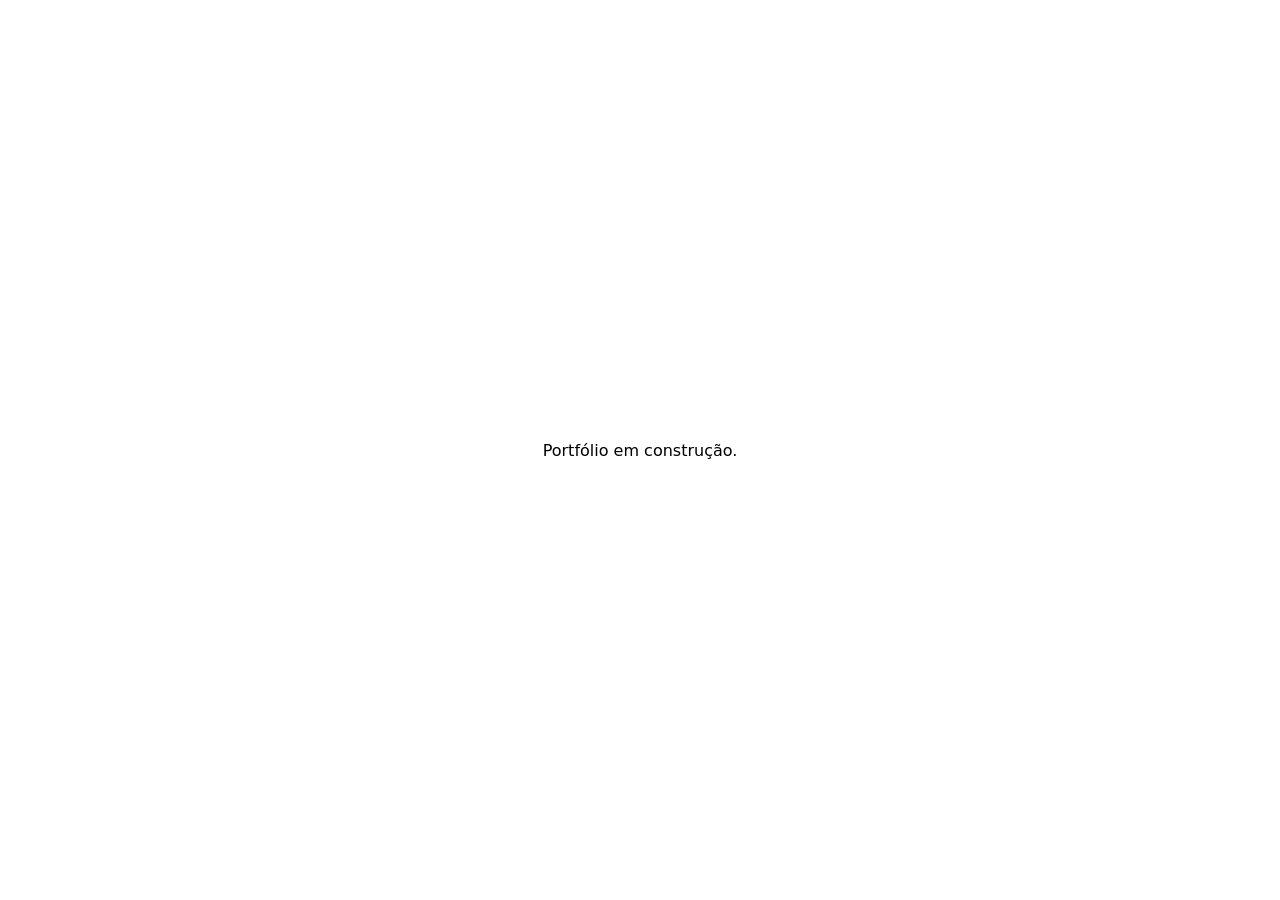
==== index.html @ 02fa22d3 "Estrutura inicial e publicação automática no GitHub Pages Co-Authored-By: Claude Opus 5.5 <noreply@a" ====
<!DOCTYPE html>
<html lang="pt-BR">
<head>
  <meta charset="UTF-8">
  <meta name="viewport" content="width=device-width, initial-scale=1.0">
  <title>Danilo Henriques — Portfólio</title>
  <style>body{font-family:system-ui,sans-serif;display:grid;place-items:center;min-height:100vh;margin:0}</style>
</head>
<body><p>Portfólio em construção.</p></body>
</html>
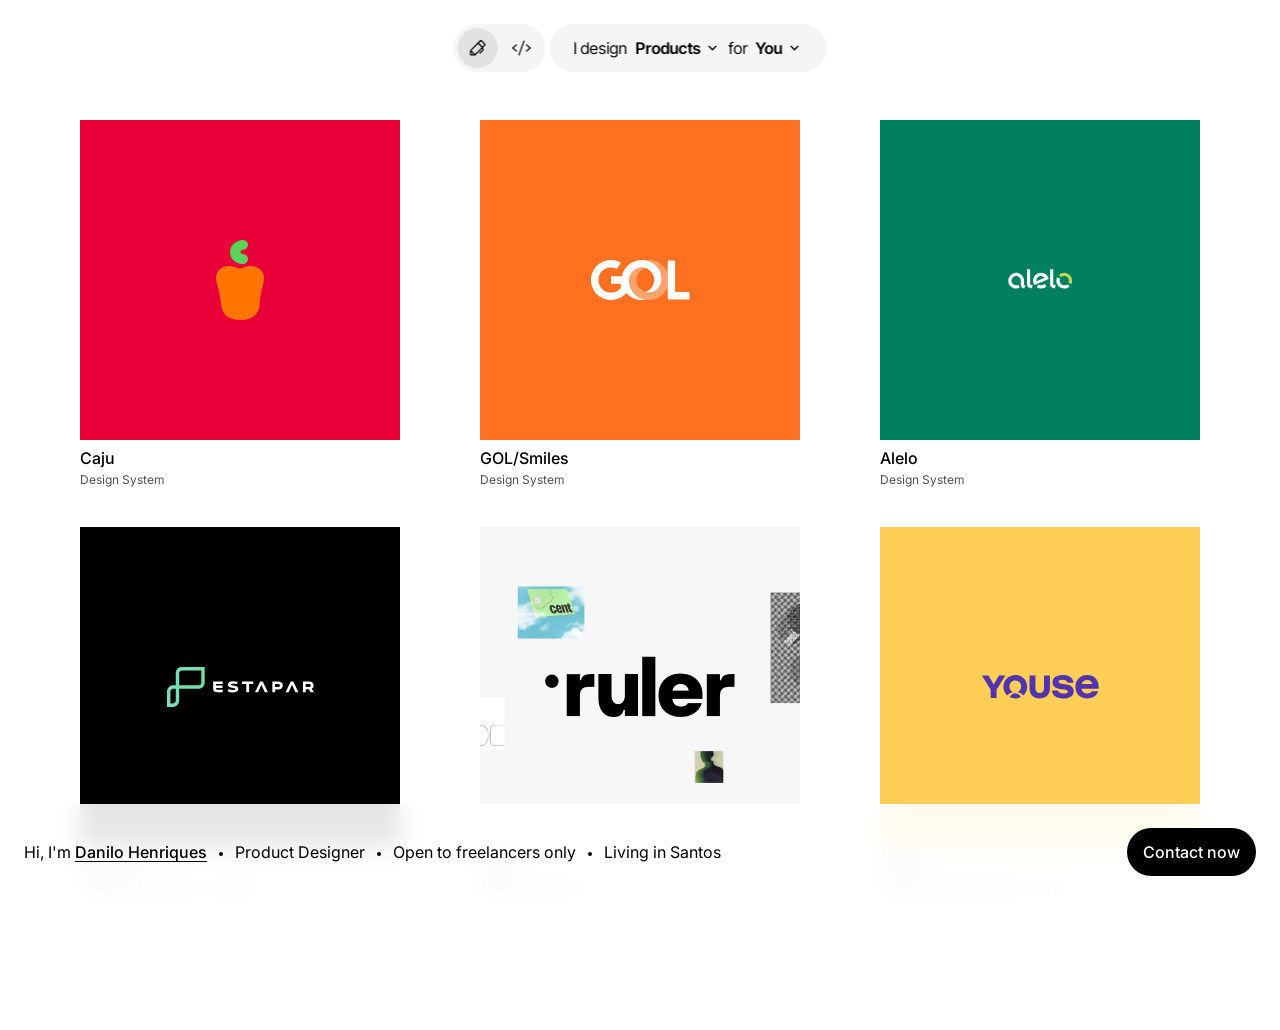
==== commit 13d3907f: "Portfólio a partir do Figma: home com modos design/develop, menus e página de projeto Co-Authored-By" ====
--- a/index.html
+++ b/index.html
@@ -1,10 +1,50 @@
 <!DOCTYPE html>
-<html lang="pt-BR">
+<html lang="en">
 <head>
   <meta charset="UTF-8">
   <meta name="viewport" content="width=device-width, initial-scale=1.0">
-  <title>Danilo Henriques — Portfólio</title>
-  <style>body{font-family:system-ui,sans-serif;display:grid;place-items:center;min-height:100vh;margin:0}</style>
+  <title>Danilo Henriques — Product Designer</title>
+  <meta name="description" content="Portfolio of Danilo Henriques, Product Designer living in Santos.">
+  <link rel="preconnect" href="https://fonts.googleapis.com">
+  <link rel="preconnect" href="https://fonts.gstatic.com" crossorigin>
+  <link href="https://fonts.googleapis.com/css2?family=Inter:wght@400;500&family=Inter+Tight:wght@400;600&display=swap" rel="stylesheet">
+  <link rel="stylesheet" href="css/style.css">
 </head>
-<body><p>Portfólio em construção.</p></body>
+<body data-page="home">
+  <header class="topbar">
+    <div class="mode-toggle" role="group" aria-label="Mode">
+      <button type="button" data-mode="design" aria-pressed="true" title="Design">
+        <img src="assets/img/icon-design.svg" width="20" height="20" alt="Design">
+      </button>
+      <button type="button" data-mode="develop" aria-pressed="false" title="Develop">
+        <img src="assets/img/icon-code.svg" width="20" height="20" alt="Develop">
+      </button>
+    </div>
+
+    <div class="pill">
+      <div class="sentence">
+        <span id="verb">I design</span>
+        <button type="button" class="sentence-trigger" id="category-trigger" aria-haspopup="listbox" aria-expanded="false">
+          <span class="label">Products</span>
+          <img class="chevron" src="assets/img/icon-chevron.svg" width="16" height="16" alt="">
+        </button>
+        <span>for</span>
+        <button type="button" class="sentence-trigger" id="audience-trigger" aria-haspopup="listbox" aria-expanded="false">
+          <span class="label">You</span>
+          <img class="chevron" src="assets/img/icon-chevron.svg" width="16" height="16" alt="">
+        </button>
+      </div>
+      <div class="pill-menu"><div><ul role="listbox"></ul></div></div>
+    </div>
+  </header>
+
+  <main class="home" data-mode="design">
+    <div class="grid" aria-live="polite"></div>
+  </main>
+
+  <footer class="footer"></footer>
+
+  <script src="js/data.js"></script>
+  <script src="js/app.js"></script>
+</body>
 </html>
--- a/css/style.css
+++ b/css/style.css
@@ -0,0 +1,403 @@
+/* ---------- Tokens (valores do Figma) ---------- */
+:root {
+  --black: #000;
+  --white: #fff;
+  --muted: #525252;
+  --fill-1: rgba(0, 0, 0, 0.04);
+  --fill-2: rgba(0, 0, 0, 0.08);
+  --placeholder: #f5f5f5;
+  --overlay: rgba(0, 0, 0, 0.32);
+  --radius-pill: 500px;
+  --font: "Inter", system-ui, -apple-system, sans-serif;
+  --font-tight: "Inter Tight", "Inter", system-ui, sans-serif;
+  --footer-h: 96px;
+  --ease: cubic-bezier(0.2, 0.8, 0.2, 1);
+}
+
+*,
+*::before,
+*::after { box-sizing: border-box; }
+
+html, body { margin: 0; }
+
+body {
+  font-family: var(--font);
+  font-size: 16px;
+  line-height: normal;
+  color: var(--black);
+  background: var(--white);
+  -webkit-font-smoothing: antialiased;
+}
+
+a { color: inherit; text-decoration: none; }
+button { font: inherit; color: inherit; background: none; border: 0; padding: 0; cursor: pointer; }
+img { display: block; }
+
+:focus-visible { outline: 2px solid var(--black); outline-offset: 2px; }
+
+/* ---------- Botões básicos ---------- */
+.btn-contact {
+  display: inline-flex;
+  align-items: center;
+  justify-content: center;
+  height: 48px;
+  padding: 0 16px;
+  border-radius: var(--radius-pill);
+  background: var(--black);
+  color: var(--white);
+  font-weight: 500;
+  white-space: nowrap;
+  transition: opacity 0.2s;
+}
+.btn-contact:hover { opacity: 0.85; }
+
+.chevron { width: 16px; height: 16px; flex: none; transition: transform 0.25s var(--ease); }
+[aria-expanded="true"] > .chevron { transform: rotate(180deg); }
+
+/* ---------- Overlay dos menus ---------- */
+.overlay {
+  position: fixed;
+  inset: 0;
+  background: var(--overlay);
+  opacity: 0;
+  pointer-events: none;
+  transition: opacity 0.25s var(--ease);
+  z-index: 40;
+}
+.overlay.is-visible { opacity: 1; pointer-events: auto; }
+
+/* ---------- Topo da home ---------- */
+.topbar {
+  position: fixed;
+  top: 24px;
+  left: 50%;
+  transform: translateX(-50%);
+  display: flex;
+  align-items: flex-start;
+  gap: 4px;
+  z-index: 50;
+}
+
+.mode-toggle {
+  display: flex;
+  gap: 4px;
+  padding: 4px;
+  border-radius: var(--radius-pill);
+  background: var(--fill-1);
+  backdrop-filter: blur(12px);
+  -webkit-backdrop-filter: blur(12px);
+}
+.mode-toggle button {
+  display: grid;
+  place-items: center;
+  width: 40px;
+  height: 40px;
+  border-radius: var(--radius-pill);
+  transition: background 0.2s;
+}
+.mode-toggle button:hover { background: var(--fill-1); }
+.mode-toggle button[aria-pressed="true"] { background: var(--fill-2); }
+.mode-toggle img { width: 20px; height: 20px; }
+
+/* Pílula com a frase "I design ___ for ___" e os menus */
+.pill {
+  position: relative;
+  min-height: 48px;
+  border-radius: 24px;
+  background: var(--fill-1);
+  backdrop-filter: blur(12px);
+  -webkit-backdrop-filter: blur(12px);
+  transition: background 0.25s var(--ease);
+}
+.pill.is-open { background: var(--white); }
+
+.sentence {
+  display: flex;
+  align-items: center;
+  gap: 8px;
+  height: 48px;
+  padding: 0 24px;
+  font-family: var(--font-tight);
+  white-space: nowrap;
+}
+.sentence-trigger {
+  display: inline-flex;
+  align-items: center;
+  gap: 4px;
+  font-family: var(--font-tight);
+  font-weight: 600;
+}
+
+.pill-menu {
+  display: grid;
+  grid-template-rows: 0fr;
+  transition: grid-template-rows 0.3s var(--ease);
+}
+.pill.is-open .pill-menu { grid-template-rows: 1fr; }
+.pill-menu > div { overflow: hidden; }
+
+.pill-menu ul {
+  list-style: none;
+  margin: 0;
+  padding: 4px 8px 8px;
+  border-top: 1px solid var(--fill-2);
+}
+.pill-menu li button {
+  display: flex;
+  align-items: center;
+  justify-content: space-between;
+  width: 100%;
+  padding: 12px 16px;
+  border-radius: 16px;
+  font-family: var(--font-tight);
+  text-align: left;
+  transition: background 0.15s;
+}
+.pill-menu li button:hover { background: var(--fill-1); }
+.pill-menu li button[aria-selected="true"] { font-weight: 600; }
+.pill-menu li button[aria-selected="true"]::after {
+  content: "";
+  width: 6px;
+  height: 6px;
+  border-radius: 50%;
+  background: var(--black);
+}
+
+/* ---------- Grade de projetos ---------- */
+.home {
+  min-height: 100vh;
+  display: flex;
+  justify-content: center;
+  padding: 120px 80px calc(var(--footer-h) + 40px);
+}
+.home[data-mode="develop"] { align-items: center; }
+
+.grid {
+  display: grid;
+  grid-template-columns: repeat(3, minmax(0, 320px));
+  justify-content: space-between;
+  column-gap: 40px;
+  row-gap: 40px;
+  width: 100%;
+  max-width: 1280px;
+  align-content: start;
+}
+
+.card { display: flex; flex-direction: column; gap: 8px; }
+.card-cover {
+  position: relative;
+  aspect-ratio: 1 / 1;
+  display: grid;
+  place-items: center;
+  overflow: hidden;
+}
+.card-cover > img.logo { max-width: 60%; height: auto; transition: transform 0.4s var(--ease); }
+.card-cover > img.cover-image {
+  position: absolute;
+  inset: 0;
+  width: 100%;
+  height: 100%;
+  object-fit: cover;
+  transition: transform 0.4s var(--ease);
+}
+.card:hover .card-cover > img { transform: scale(1.04); }
+
+.card-info { display: flex; flex-direction: column; gap: 4px; }
+.card-title { font-weight: 500; }
+.meta {
+  display: flex;
+  align-items: center;
+  flex-wrap: wrap;
+  gap: 8px;
+  font-size: 12px;
+  color: var(--muted);
+}
+.meta span + span::before {
+  content: "";
+  display: inline-block;
+  width: 4px;
+  height: 4px;
+  margin-right: 8px;
+  border-radius: 50%;
+  background: currentColor;
+  vertical-align: middle;
+}
+
+.empty { grid-column: 1 / -1; color: var(--muted); text-align: center; padding: 80px 0; }
+
+/* Animação de troca de modo/filtro */
+.grid.is-leaving .card { opacity: 0; transform: translateY(8px); }
+.grid .card { transition: opacity 0.25s var(--ease), transform 0.25s var(--ease); }
+
+/* ---------- Barra fixa de baixo ---------- */
+.footer {
+  position: fixed;
+  left: 0;
+  right: 0;
+  bottom: 0;
+  display: flex;
+  align-items: center;
+  justify-content: space-between;
+  gap: 16px;
+  padding: 24px;
+  background: rgba(255, 255, 255, 0.9);
+  backdrop-filter: blur(12px);
+  -webkit-backdrop-filter: blur(12px);
+  z-index: 30;
+}
+.footer .meta { font-size: 16px; color: var(--black); gap: 12px; }
+.footer .meta span + span::before { margin-right: 12px; }
+.footer .name { font-weight: 500; text-decoration: underline; text-underline-position: from-font; }
+
+/* ---------- Página de projeto ---------- */
+.project-top {
+  position: fixed;
+  top: 24px;
+  left: 24px;
+  right: 24px;
+  display: flex;
+  align-items: flex-start;
+  justify-content: space-between;
+  z-index: 50;
+  pointer-events: none;
+}
+.project-top > * { pointer-events: auto; }
+.project-top .btn-contact { height: 56px; }
+
+.btn-back {
+  display: inline-flex;
+  align-items: center;
+  gap: 8px;
+  height: 56px;
+  padding: 4px 16px;
+  border-radius: var(--radius-pill);
+  background: var(--fill-1);
+  backdrop-filter: blur(12px);
+  -webkit-backdrop-filter: blur(12px);
+  font-family: var(--font-tight);
+  font-weight: 600;
+  transition: background 0.2s;
+}
+.btn-back:hover { background: var(--fill-2); }
+.btn-back img { width: 20px; height: 20px; }
+
+.switcher {
+  position: absolute;
+  left: 50%;
+  transform: translateX(-50%);
+  min-width: 129px;
+  border-radius: 28px;
+}
+.switcher-trigger {
+  display: flex;
+  align-items: center;
+  gap: 4px;
+  height: 56px;
+  padding: 4px 8px 4px 4px;
+  font-family: var(--font-tight);
+  font-weight: 600;
+  white-space: nowrap;
+}
+
+.avatar {
+  position: relative;
+  flex: none;
+  width: 48px;
+  height: 48px;
+  border-radius: 50%;
+  display: grid;
+  place-items: center;
+  overflow: hidden;
+}
+.avatar img.logo { max-width: 66%; max-height: 50%; width: auto; height: auto; }
+.avatar img.cover-image { position: absolute; inset: 0; width: 100%; height: 100%; object-fit: cover; }
+
+.switcher .pill-menu ul { padding: 4px; max-height: min(70vh, 560px); overflow-y: auto; }
+.switcher.is-open .pill-menu ul { min-width: 320px; }
+.switcher:not(.is-open) .pill-menu > div { width: 0; }
+.switcher .pill-menu li a {
+  display: flex;
+  align-items: center;
+  gap: 12px;
+  padding: 4px 12px 4px 4px;
+  border-radius: 28px;
+  transition: background 0.15s;
+}
+.switcher .pill-menu li a:hover { background: var(--fill-1); }
+.switcher .pill-menu li a[aria-current="page"] { background: var(--fill-2); }
+.switcher .item-text { display: flex; flex-direction: column; gap: 2px; }
+.switcher .item-name { font-family: var(--font-tight); font-weight: 600; }
+.switcher .group-label {
+  padding: 12px 12px 4px;
+  font-size: 12px;
+  color: var(--muted);
+  text-transform: uppercase;
+  letter-spacing: 0.04em;
+}
+
+.project {
+  max-width: 1240px;
+  margin: 0 auto;
+  padding: 144px 0 100px;
+}
+.project-title {
+  margin: 0;
+  font-family: var(--font-tight);
+  font-weight: 600;
+  font-size: 80px;
+  line-height: normal;
+}
+.project-texts {
+  display: grid;
+  /* alinhado à galeria: 2ª coluna começa junto com o bloco grande, 3ª encosta na direita */
+  grid-template-columns: 496fr 424fr 320fr;
+  margin-top: 16px;
+}
+.project-texts p { max-width: 320px; margin: 0; font-size: 14px; line-height: 1.5; color: var(--muted); }
+
+.gallery { display: flex; flex-direction: column; gap: 16px; margin-top: 40px; }
+.gallery-row { display: grid; grid-template-columns: 480fr 744fr; gap: 16px; }
+.gallery-row > * { background: var(--placeholder); overflow: hidden; }
+.gallery-row > :last-child { aspect-ratio: 1 / 1; }
+.gallery-row img { width: 100%; height: 100%; object-fit: cover; }
+
+/* ---------- Responsivo ---------- */
+@media (max-width: 1100px) {
+  .home { padding-left: 40px; padding-right: 40px; }
+  .grid { grid-template-columns: repeat(3, minmax(0, 1fr)); }
+  .project { padding-left: 40px; padding-right: 40px; }
+  .project-texts { grid-template-columns: repeat(3, minmax(0, 1fr)); gap: 32px; }
+}
+
+@media (max-width: 860px) {
+  .grid { grid-template-columns: repeat(2, minmax(0, 1fr)); }
+  .footer { flex-direction: column; align-items: stretch; text-align: center; }
+  .footer .meta { justify-content: center; }
+  :root { --footer-h: 150px; }
+  .project-title { font-size: 56px; }
+  .project-texts { grid-template-columns: 1fr; gap: 16px; }
+}
+
+@media (max-width: 640px) {
+  .topbar { top: 12px; left: 12px; right: 12px; transform: none; flex-wrap: wrap; justify-content: center; }
+  .sentence { padding: 0 16px; font-size: 15px; }
+  .home { padding: 160px 16px calc(var(--footer-h) + 24px); }
+  .grid { grid-template-columns: 1fr; row-gap: 32px; }
+  .footer { padding: 16px; }
+  .footer .meta { font-size: 14px; gap: 8px; }
+  .footer .meta span + span::before { margin-right: 8px; }
+  .btn-contact { width: 100%; }
+  .project-top { top: 12px; left: 12px; right: 12px; }
+  .project-top .btn-contact { display: none; }
+  .btn-back span { display: none; }
+  .switcher { left: auto; right: 0; transform: none; }
+  .switcher.is-open .pill-menu ul { min-width: 280px; }
+  .project { padding: 100px 16px 64px; }
+  .project-title { font-size: 44px; }
+  .gallery-row { grid-template-columns: 1fr; }
+  .gallery-row > :first-child { aspect-ratio: 4 / 5; }
+}
+
+@media (prefers-reduced-motion: reduce) {
+  *, *::before, *::after { transition: none !important; }
+}
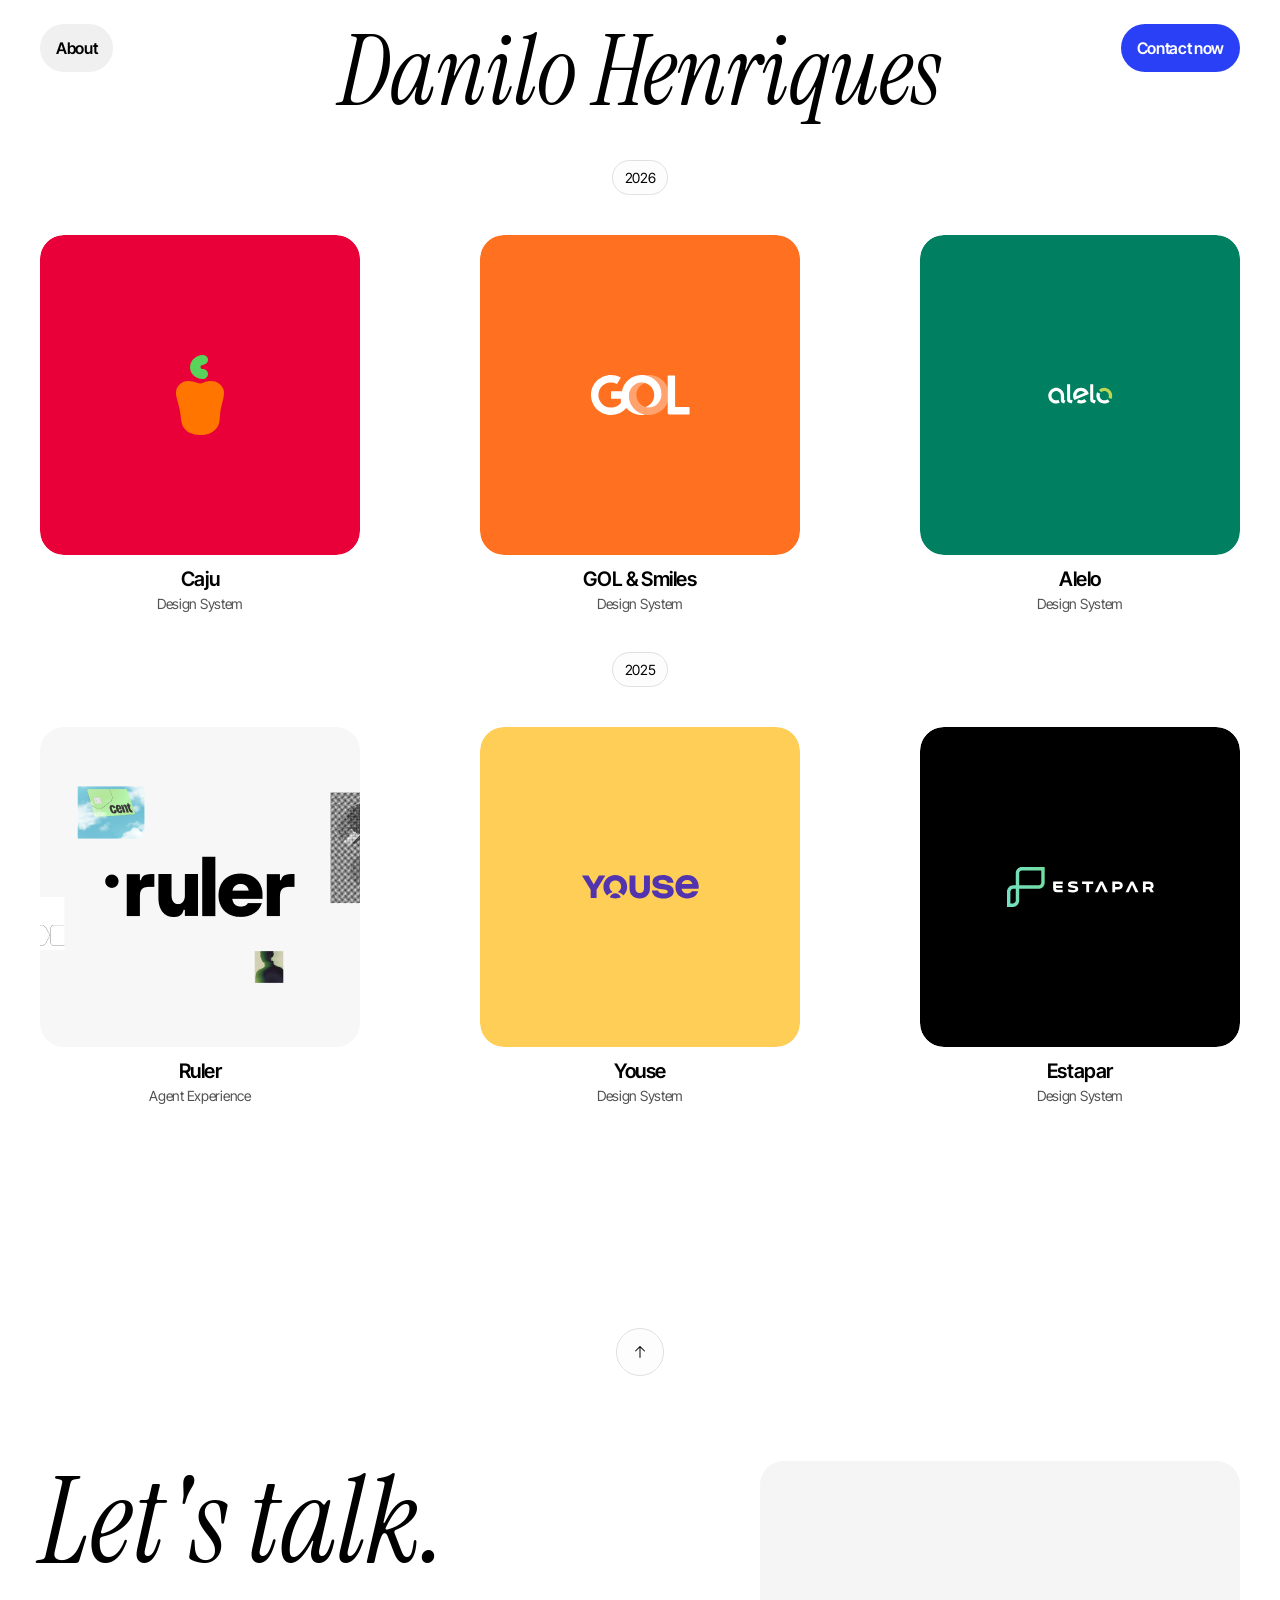
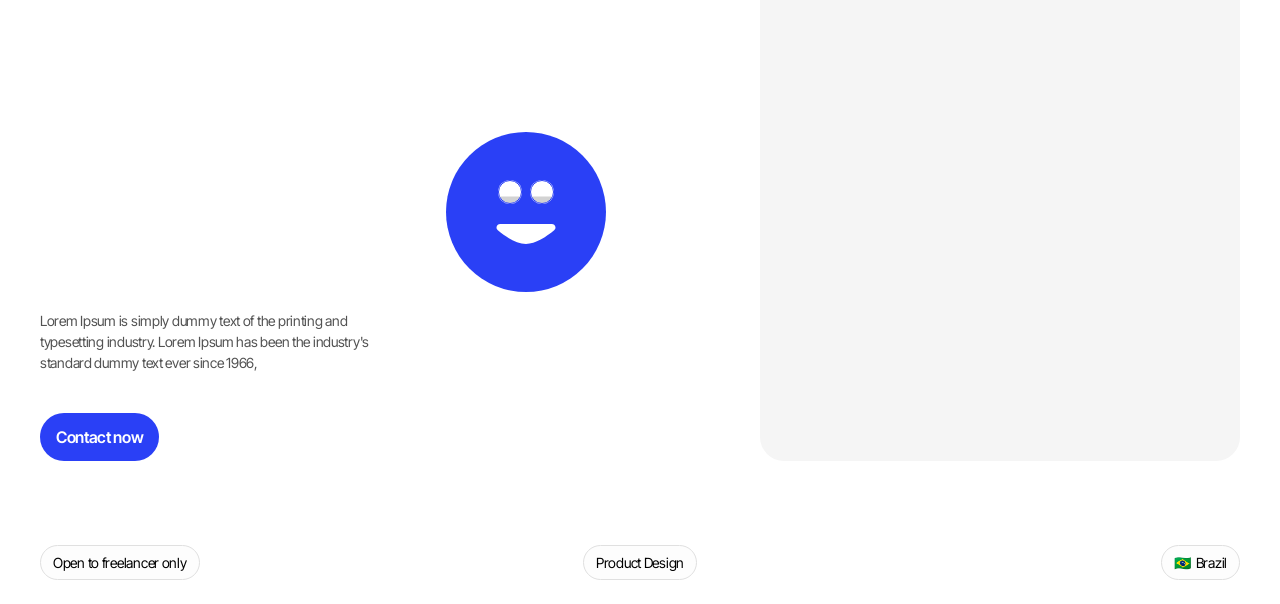
==== commit befe159d: "Nova home: topo com nome, projetos por ano, hover que encolhe o card e seção final Let's talk Co-Aut" ====
--- a/index.html
+++ b/index.html
@@ -7,42 +7,37 @@
   <meta name="description" content="Portfolio of Danilo Henriques, Product Designer living in Santos.">
   <link rel="preconnect" href="https://fonts.googleapis.com">
   <link rel="preconnect" href="https://fonts.gstatic.com" crossorigin>
-  <link href="https://fonts.googleapis.com/css2?family=Inter:wght@400;500&family=Inter+Tight:wght@400;600&display=swap" rel="stylesheet">
+  <link href="https://fonts.googleapis.com/css2?family=Inter:wght@400;500&family=Instrument+Serif:ital@1&family=Inter+Tight:wght@400;600&display=swap" rel="stylesheet">
   <link rel="stylesheet" href="css/style.css">
 </head>
 <body data-page="home">
-  <header class="topbar">
-    <div class="mode-toggle" role="group" aria-label="Mode">
-      <button type="button" data-mode="design" aria-pressed="true" title="Design">
-        <img src="assets/img/icon-design.svg" width="20" height="20" alt="Design">
-      </button>
-      <button type="button" data-mode="develop" aria-pressed="false" title="Develop">
-        <img src="assets/img/icon-code.svg" width="20" height="20" alt="Develop">
-      </button>
-    </div>
-
-    <div class="pill">
-      <div class="sentence">
-        <span id="verb">I design</span>
-        <button type="button" class="sentence-trigger" id="category-trigger" aria-haspopup="listbox" aria-expanded="false">
-          <span class="label">Products</span>
-          <img class="chevron" src="assets/img/icon-chevron.svg" width="16" height="16" alt="">
-        </button>
-        <span>for</span>
-        <button type="button" class="sentence-trigger" id="audience-trigger" aria-haspopup="listbox" aria-expanded="false">
-          <span class="label">You</span>
-          <img class="chevron" src="assets/img/icon-chevron.svg" width="16" height="16" alt="">
-        </button>
-      </div>
-      <div class="pill-menu"><div><ul role="listbox"></ul></div></div>
-    </div>
+  <header class="site-header" id="top">
+    <a class="btn-soft" id="about-link" href="#">About</a>
+    <h1 class="site-name">Danilo Henriques</h1>
+    <a class="btn-contact" href="#contact">Contact now</a>
   </header>
 
-  <main class="home" data-mode="design">
-    <div class="grid" aria-live="polite"></div>
+  <main class="home">
+    <div class="timeline" aria-live="polite"></div>
   </main>
 
-  <footer class="footer"></footer>
+  <section class="talk" id="contact" aria-labelledby="talk-title">
+    <a class="btn-top" href="#top" aria-label="Back to top">
+      <img src="assets/img/icon-arrow-up.svg" width="16" height="16" alt="">
+    </a>
+    <div class="talk-body">
+      <div class="talk-copy">
+        <h2 class="talk-title" id="talk-title"></h2>
+        <div class="talk-cta">
+          <p class="talk-text"></p>
+          <a class="btn-contact" id="talk-contact" href="#">Contact now</a>
+        </div>
+      </div>
+      <img class="talk-smile" src="assets/img/smile.svg" width="160" height="160" alt="">
+      <div class="talk-photo"></div>
+    </div>
+    <div class="talk-chips"></div>
+  </section>
 
   <script src="js/data.js"></script>
   <script src="js/app.js"></script>
--- a/css/style.css
+++ b/css/style.css
@@ -6,11 +6,16 @@
   --fill-1: rgba(0, 0, 0, 0.04);
   --fill-2: rgba(0, 0, 0, 0.08);
   --placeholder: #f5f5f5;
-  --overlay: rgba(0, 0, 0, 0.32);
+  --blue: #2a40f6;
+  --line: #e0e0e0;
+  --soft: rgba(224, 224, 224, 0.08);
+  --soft-bg: #f0f0f0;
+  --radius-card: 24px;
+  --overlay: rgba(255, 255, 255, 0.32);
   --radius-pill: 500px;
   --font: "Inter", system-ui, -apple-system, sans-serif;
   --font-tight: "Inter Tight", "Inter", system-ui, sans-serif;
-  --footer-h: 96px;
+  --font-serif: "Instrument Serif", Georgia, serif;
   --ease: cubic-bezier(0.2, 0.8, 0.2, 1);
 }
 
@@ -43,13 +48,45 @@
   height: 48px;
   padding: 0 16px;
   border-radius: var(--radius-pill);
-  background: var(--black);
+  background: var(--blue);
   color: var(--white);
-  font-weight: 500;
+  font-family: var(--font-tight);
+  font-weight: 600;
+  letter-spacing: -0.02em;
   white-space: nowrap;
   transition: opacity 0.2s;
 }
 .btn-contact:hover { opacity: 0.85; }
+
+.btn-soft {
+  display: inline-flex;
+  align-items: center;
+  justify-content: center;
+  height: 48px;
+  padding: 0 16px;
+  border-radius: var(--radius-pill);
+  background: var(--soft-bg);
+  font-family: var(--font-tight);
+  font-weight: 600;
+  letter-spacing: -0.02em;
+  white-space: nowrap;
+  transition: background 0.2s;
+}
+.btn-soft:hover { background: #e6e6e6; }
+
+/* Etiqueta com borda (anos, chips do rodapé) */
+.chip {
+  display: inline-flex;
+  align-items: center;
+  padding: 8px 12px;
+  border: 1px solid var(--line);
+  border-radius: var(--radius-pill);
+  background: var(--soft);
+  font-family: var(--font-tight);
+  font-size: 14px;
+  letter-spacing: -0.02em;
+  white-space: pre;
+}
 
 .chevron { width: 16px; height: 16px; flex: none; transition: transform 0.25s var(--ease); }
 [aria-expanded="true"] > .chevron { transform: rotate(180deg); }
@@ -59,6 +96,8 @@
   position: fixed;
   inset: 0;
   background: var(--overlay);
+  backdrop-filter: blur(40px);
+  -webkit-backdrop-filter: blur(40px);
   opacity: 0;
   pointer-events: none;
   transition: opacity 0.25s var(--ease);
@@ -66,40 +105,7 @@
 }
 .overlay.is-visible { opacity: 1; pointer-events: auto; }
 
-/* ---------- Topo da home ---------- */
-.topbar {
-  position: fixed;
-  top: 24px;
-  left: 50%;
-  transform: translateX(-50%);
-  display: flex;
-  align-items: flex-start;
-  gap: 4px;
-  z-index: 50;
-}
-
-.mode-toggle {
-  display: flex;
-  gap: 4px;
-  padding: 4px;
-  border-radius: var(--radius-pill);
-  background: var(--fill-1);
-  backdrop-filter: blur(12px);
-  -webkit-backdrop-filter: blur(12px);
-}
-.mode-toggle button {
-  display: grid;
-  place-items: center;
-  width: 40px;
-  height: 40px;
-  border-radius: var(--radius-pill);
-  transition: background 0.2s;
-}
-.mode-toggle button:hover { background: var(--fill-1); }
-.mode-toggle button[aria-pressed="true"] { background: var(--fill-2); }
-.mode-toggle img { width: 20px; height: 20px; }
-
-/* Pílula com a frase "I design ___ for ___" e os menus */
+/* ---------- Pílula que expande com menu (seletor da página de projeto) ---------- */
 .pill {
   position: relative;
   min-height: 48px;
@@ -109,24 +115,6 @@
   -webkit-backdrop-filter: blur(12px);
   transition: background 0.25s var(--ease);
 }
-.pill.is-open { background: var(--white); }
-
-.sentence {
-  display: flex;
-  align-items: center;
-  gap: 8px;
-  height: 48px;
-  padding: 0 24px;
-  font-family: var(--font-tight);
-  white-space: nowrap;
-}
-.sentence-trigger {
-  display: inline-flex;
-  align-items: center;
-  gap: 4px;
-  font-family: var(--font-tight);
-  font-weight: 600;
-}
 
 .pill-menu {
   display: grid;
@@ -142,68 +130,70 @@
   padding: 4px 8px 8px;
   border-top: 1px solid var(--fill-2);
 }
-.pill-menu li button {
-  display: flex;
-  align-items: center;
+/* ---------- Home: topo ---------- */
+.site-header {
+  position: relative;
+  display: flex;
+  align-items: flex-start;
   justify-content: space-between;
-  width: 100%;
-  padding: 12px 16px;
-  border-radius: 16px;
-  font-family: var(--font-tight);
-  text-align: left;
-  transition: background 0.15s;
-}
-.pill-menu li button:hover { background: var(--fill-1); }
-.pill-menu li button[aria-selected="true"] { font-weight: 600; }
-.pill-menu li button[aria-selected="true"]::after {
-  content: "";
-  width: 6px;
-  height: 6px;
-  border-radius: 50%;
-  background: var(--black);
-}
-
-/* ---------- Grade de projetos ---------- */
-.home {
-  min-height: 100vh;
-  display: flex;
-  justify-content: center;
-  padding: 120px 80px calc(var(--footer-h) + 40px);
-}
-.home[data-mode="develop"] { align-items: center; }
-
+  height: 96px;
+  margin: 24px 40px 0;
+}
+.site-name {
+  position: absolute;
+  left: 50%;
+  top: 0;
+  transform: translateX(-50%);
+  margin: 0;
+  font-family: var(--font-serif);
+  font-style: italic;
+  font-weight: 400;
+  font-size: 96px;
+  line-height: 1;
+  white-space: nowrap;
+}
+
+/* ---------- Home: projetos por ano ---------- */
+.home { padding: 40px 40px 200px; }
+.timeline, .year { display: flex; flex-direction: column; align-items: center; gap: 40px; width: 100%; }
 .grid {
   display: grid;
-  grid-template-columns: repeat(3, minmax(0, 320px));
-  justify-content: space-between;
-  column-gap: 40px;
+  grid-template-columns: repeat(3, minmax(0, 1fr));
+  column-gap: 120px;
   row-gap: 40px;
   width: 100%;
-  max-width: 1280px;
-  align-content: start;
-}
-
-.card { display: flex; flex-direction: column; gap: 8px; }
+}
+
+.card { display: flex; flex-direction: column; align-items: center; gap: 12px; }
 .card-cover {
   position: relative;
+  width: 100%;
   aspect-ratio: 1 / 1;
   display: grid;
   place-items: center;
   overflow: hidden;
-}
-.card-cover > img.logo { max-width: 60%; height: auto; transition: transform 0.4s var(--ease); }
+  border-radius: var(--radius-card);
+  /* No hover, a capa encolhe 8px de cada lado sem mexer no layout */
+  clip-path: inset(0 round var(--radius-card));
+  transition: clip-path 0.35s var(--ease);
+}
+.card:hover .card-cover,
+.card:focus-visible .card-cover { clip-path: inset(8px round var(--radius-card)); }
+.card:focus-visible { outline: none; }
+.card-cover > img.logo { max-width: 60%; height: auto; }
 .card-cover > img.cover-image {
   position: absolute;
   inset: 0;
   width: 100%;
   height: 100%;
   object-fit: cover;
-  transition: transform 0.4s var(--ease);
-}
-.card:hover .card-cover > img { transform: scale(1.04); }
-
-.card-info { display: flex; flex-direction: column; gap: 4px; }
-.card-title { font-weight: 500; }
+}
+
+.card-info { display: flex; flex-direction: column; align-items: center; gap: 4px; text-align: center; font-family: var(--font-tight); }
+.card-title { font-size: 20px; font-weight: 600; letter-spacing: -0.02em; }
+.card-type { font-size: 14px; color: var(--muted); letter-spacing: -0.02em; }
+
+/* Linha de itens pequenos (usada no seletor da página de projeto) */
 .meta {
   display: flex;
   align-items: center;
@@ -223,31 +213,78 @@
   vertical-align: middle;
 }
 
-.empty { grid-column: 1 / -1; color: var(--muted); text-align: center; padding: 80px 0; }
-
-/* Animação de troca de modo/filtro */
-.grid.is-leaving .card { opacity: 0; transform: translateY(8px); }
-.grid .card { transition: opacity 0.25s var(--ease), transform 0.25s var(--ease); }
-
-/* ---------- Barra fixa de baixo ---------- */
-.footer {
-  position: fixed;
-  left: 0;
-  right: 0;
-  bottom: 0;
-  display: flex;
-  align-items: center;
+/* ---------- Home: seção final "Let's talk." (tela inteira) ---------- */
+.talk {
+  min-height: 100vh;
+  display: grid;
+  grid-template-rows: auto 1fr auto;
+  gap: 40px;
+  padding: 24px 40px;
+}
+.btn-top {
+  justify-self: center;
+  display: grid;
+  place-items: center;
+  width: 48px;
+  height: 48px;
+  border: 1px solid var(--line);
+  border-radius: 50%;
+  background: var(--soft);
+  transition: background 0.2s;
+}
+.btn-top:hover { background: var(--soft-bg); }
+
+.talk-body {
+  align-self: center;
+  display: grid;
+  /* proporções do Figma: texto | carinha | espaço | foto */
+  grid-template-columns: 476fr 160px 244fr 480px;
+  align-items: stretch;
+}
+.talk-copy {
+  grid-column: 1;
+  display: flex;
+  flex-direction: column;
   justify-content: space-between;
+  gap: 40px;
+}
+.talk-title {
+  margin: 0;
+  font-family: var(--font-serif);
+  font-style: italic;
+  font-weight: 400;
+  font-size: 120px;
+  line-height: 1;
+  white-space: nowrap;
+}
+.talk-cta { display: flex; flex-direction: column; align-items: flex-start; gap: 40px; }
+.talk-text {
+  max-width: 360px;
+  margin: 0;
+  font-family: var(--font-tight);
+  font-size: 14px;
+  line-height: 1.5;
+  letter-spacing: -0.02em;
+  color: var(--muted);
+}
+.talk-smile { grid-column: 2; align-self: center; margin-top: 102px; width: 160px; height: 160px; }
+.talk-photo {
+  grid-column: 4;
+  aspect-ratio: 480 / 600;
+  border-radius: var(--radius-card);
+  background: var(--placeholder);
+  overflow: hidden;
+}
+.talk-photo img { width: 100%; height: 100%; object-fit: cover; }
+
+.talk-chips {
+  display: grid;
+  grid-template-columns: 1fr auto 1fr;
+  align-items: center;
   gap: 16px;
-  padding: 24px;
-  background: rgba(255, 255, 255, 0.9);
-  backdrop-filter: blur(12px);
-  -webkit-backdrop-filter: blur(12px);
-  z-index: 30;
-}
-.footer .meta { font-size: 16px; color: var(--black); gap: 12px; }
-.footer .meta span + span::before { margin-right: 12px; }
-.footer .name { font-weight: 500; text-decoration: underline; text-underline-position: from-font; }
+}
+.talk-chips .chip:first-child { justify-self: start; }
+.talk-chips .chip:last-child { justify-self: end; }
 
 /* ---------- Página de projeto ---------- */
 .project-top {
@@ -363,30 +400,37 @@
 
 /* ---------- Responsivo ---------- */
 @media (max-width: 1100px) {
-  .home { padding-left: 40px; padding-right: 40px; }
-  .grid { grid-template-columns: repeat(3, minmax(0, 1fr)); }
+  .site-name { font-size: 72px; }
+  .grid { column-gap: 40px; }
+  .talk-body { grid-template-columns: 1fr 160px minmax(280px, 400px); column-gap: 40px; }
+  .talk-photo { grid-column: 3; }
+  .talk-title { font-size: 96px; }
   .project { padding-left: 40px; padding-right: 40px; }
   .project-texts { grid-template-columns: repeat(3, minmax(0, 1fr)); gap: 32px; }
 }
 
 @media (max-width: 860px) {
+  .site-header { height: auto; flex-wrap: wrap; row-gap: 24px; }
+  .site-name { position: static; transform: none; order: 3; width: 100%; text-align: center; font-size: 64px; }
   .grid { grid-template-columns: repeat(2, minmax(0, 1fr)); }
-  .footer { flex-direction: column; align-items: stretch; text-align: center; }
-  .footer .meta { justify-content: center; }
-  :root { --footer-h: 150px; }
+  .talk-body { grid-template-columns: 1fr; row-gap: 40px; }
+  .talk-copy, .talk-smile, .talk-photo { grid-column: 1; }
+  .talk-smile { margin: 0; justify-self: center; }
+  .talk-photo { max-width: 480px; width: 100%; justify-self: center; }
   .project-title { font-size: 56px; }
   .project-texts { grid-template-columns: 1fr; gap: 16px; }
 }
 
 @media (max-width: 640px) {
-  .topbar { top: 12px; left: 12px; right: 12px; transform: none; flex-wrap: wrap; justify-content: center; }
-  .sentence { padding: 0 16px; font-size: 15px; }
-  .home { padding: 160px 16px calc(var(--footer-h) + 24px); }
+  .site-header { margin: 16px 16px 0; }
+  .site-name { font-size: 48px; }
+  .home { padding: 32px 16px 120px; }
   .grid { grid-template-columns: 1fr; row-gap: 32px; }
-  .footer { padding: 16px; }
-  .footer .meta { font-size: 14px; gap: 8px; }
-  .footer .meta span + span::before { margin-right: 8px; }
-  .btn-contact { width: 100%; }
+  .talk { padding: 16px; }
+  .talk-title { font-size: 72px; white-space: normal; }
+  .talk-cta .btn-contact { width: 100%; }
+  .talk-chips { grid-template-columns: 1fr; justify-items: center; }
+  .talk-chips .chip:first-child, .talk-chips .chip:last-child { justify-self: center; }
   .project-top { top: 12px; left: 12px; right: 12px; }
   .project-top .btn-contact { display: none; }
   .btn-back span { display: none; }
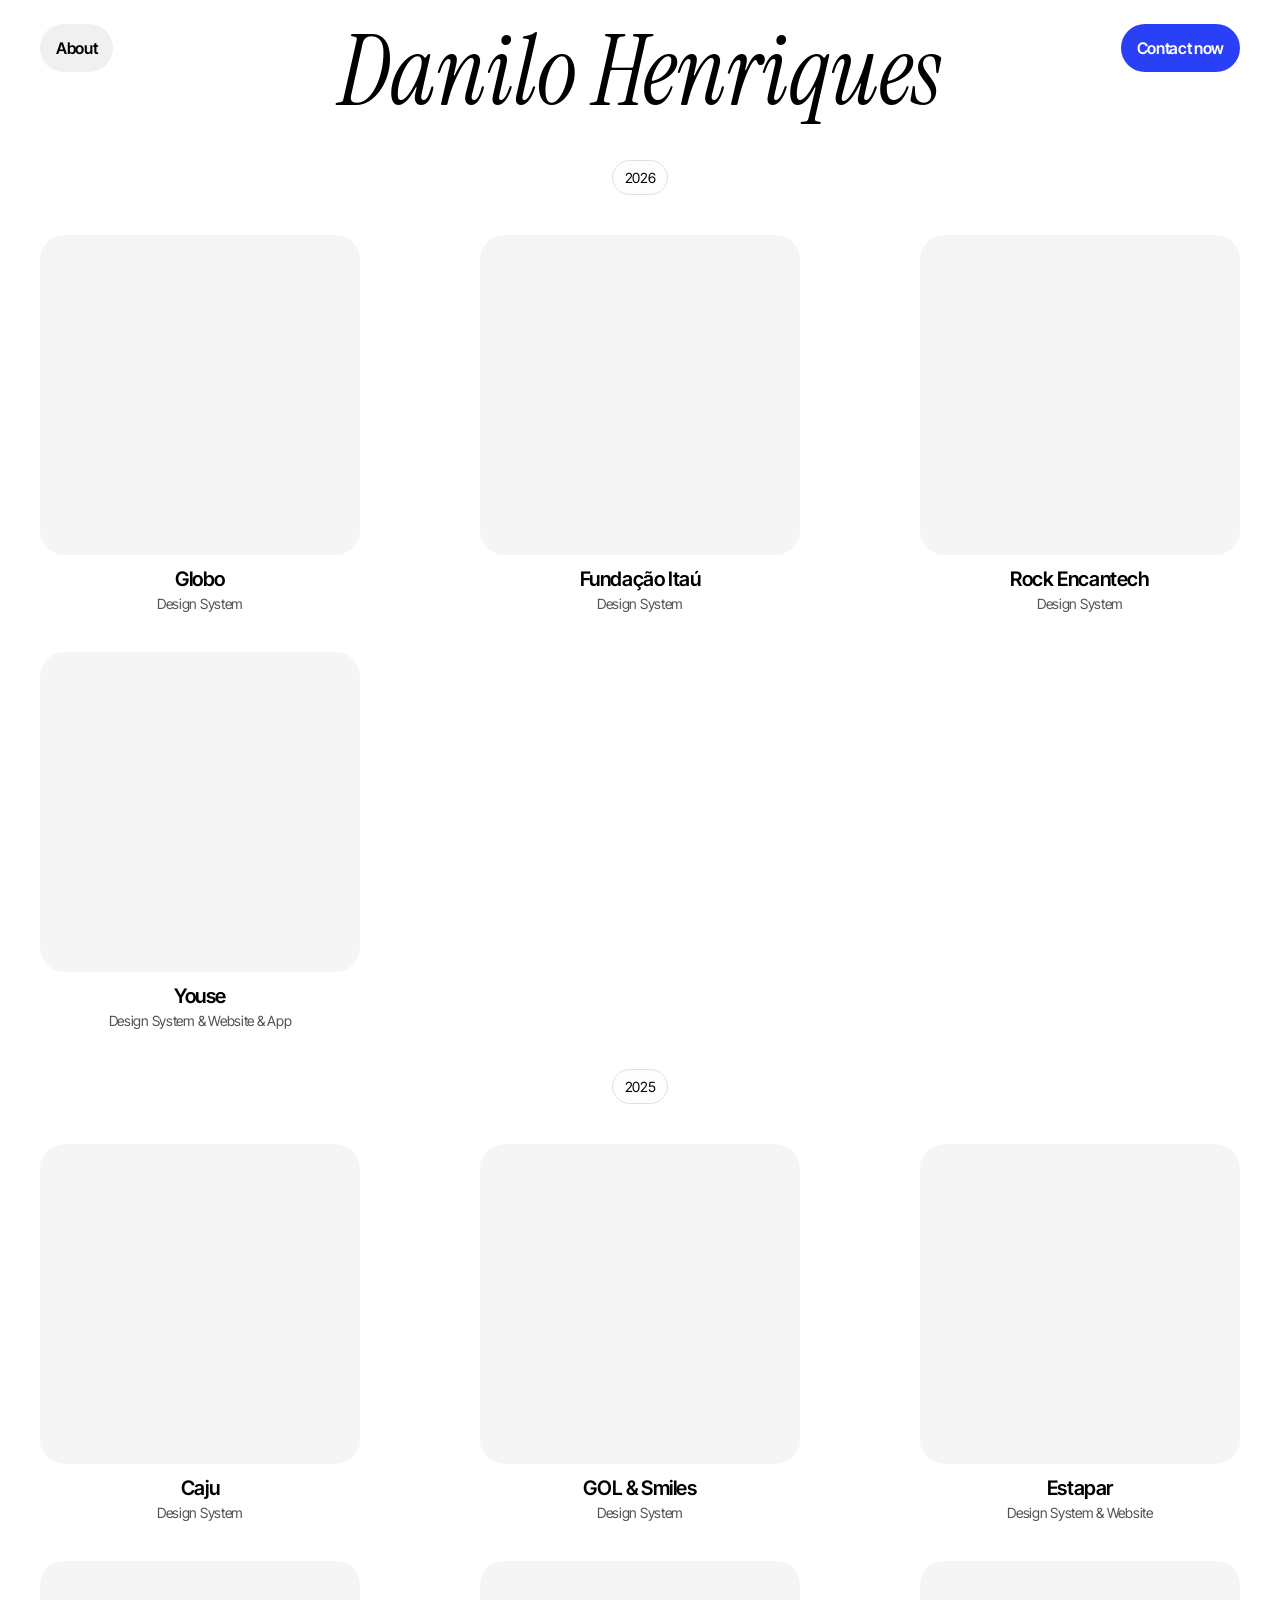
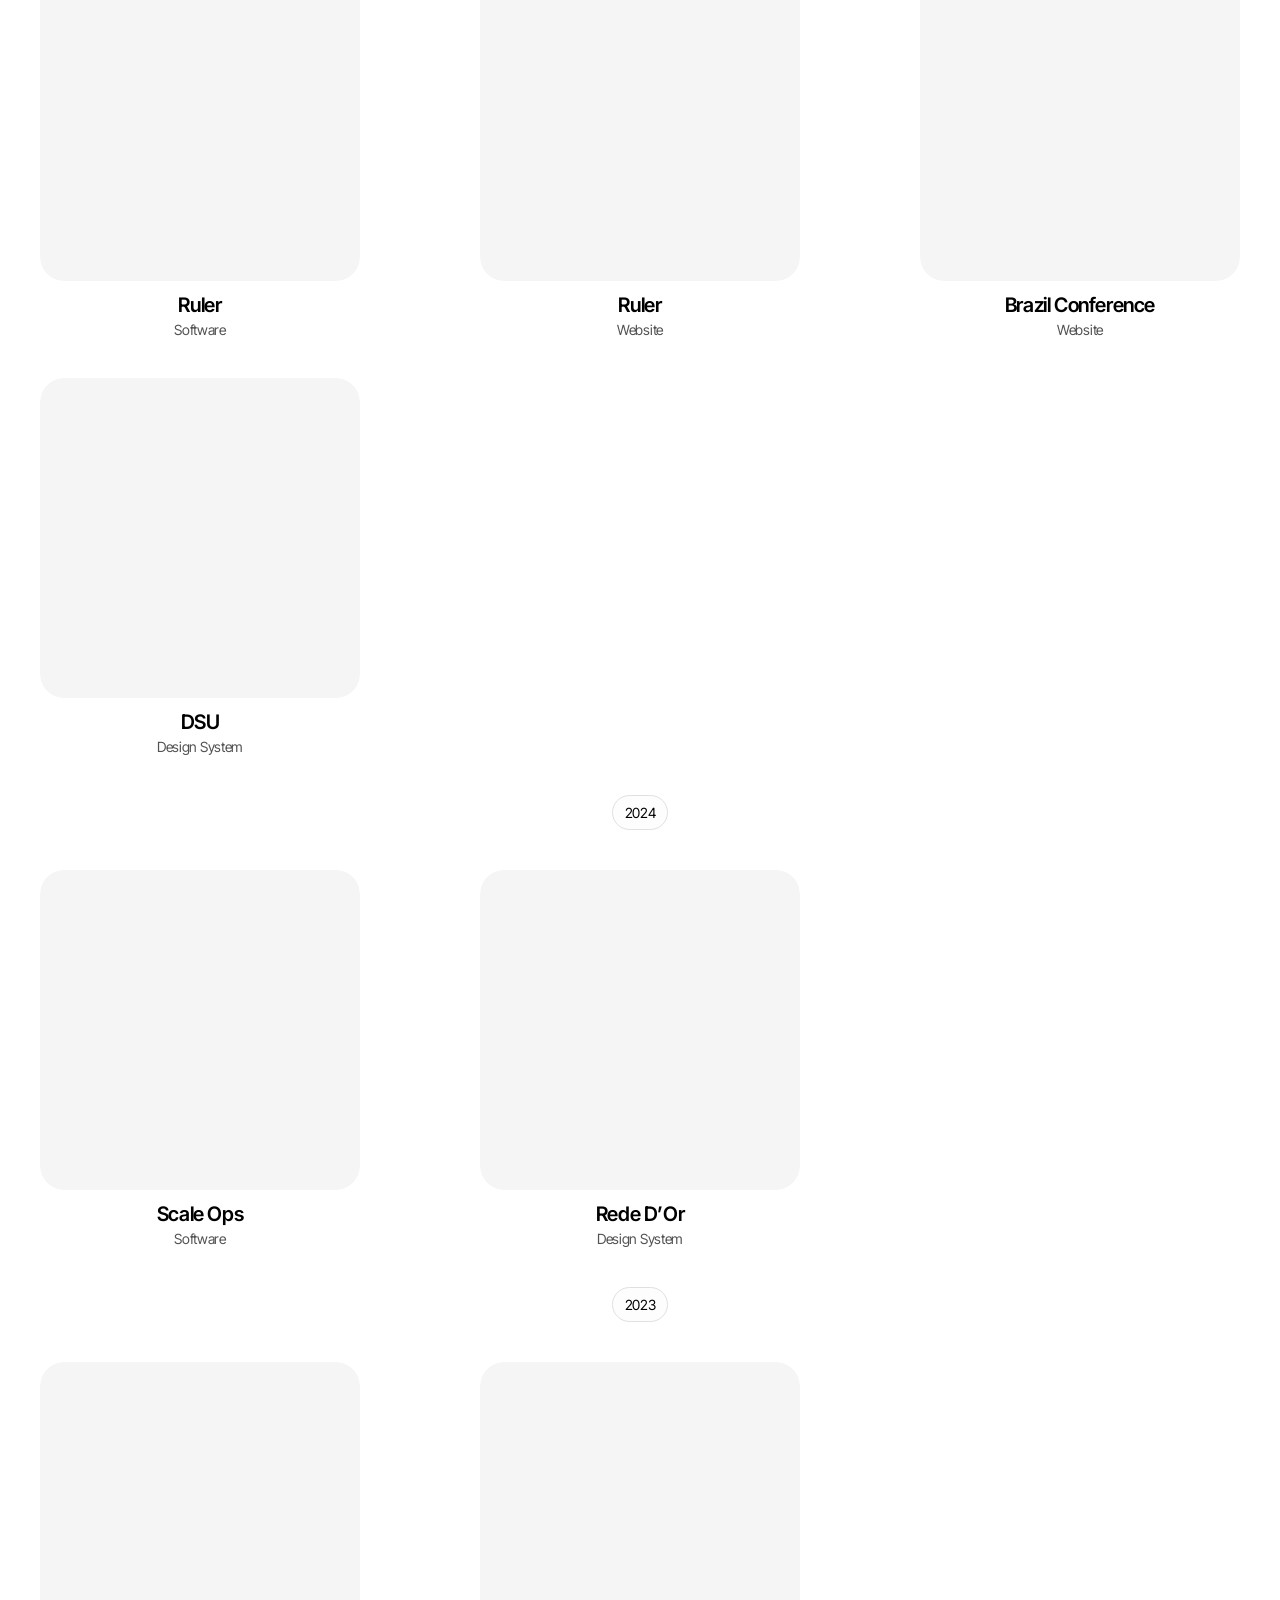
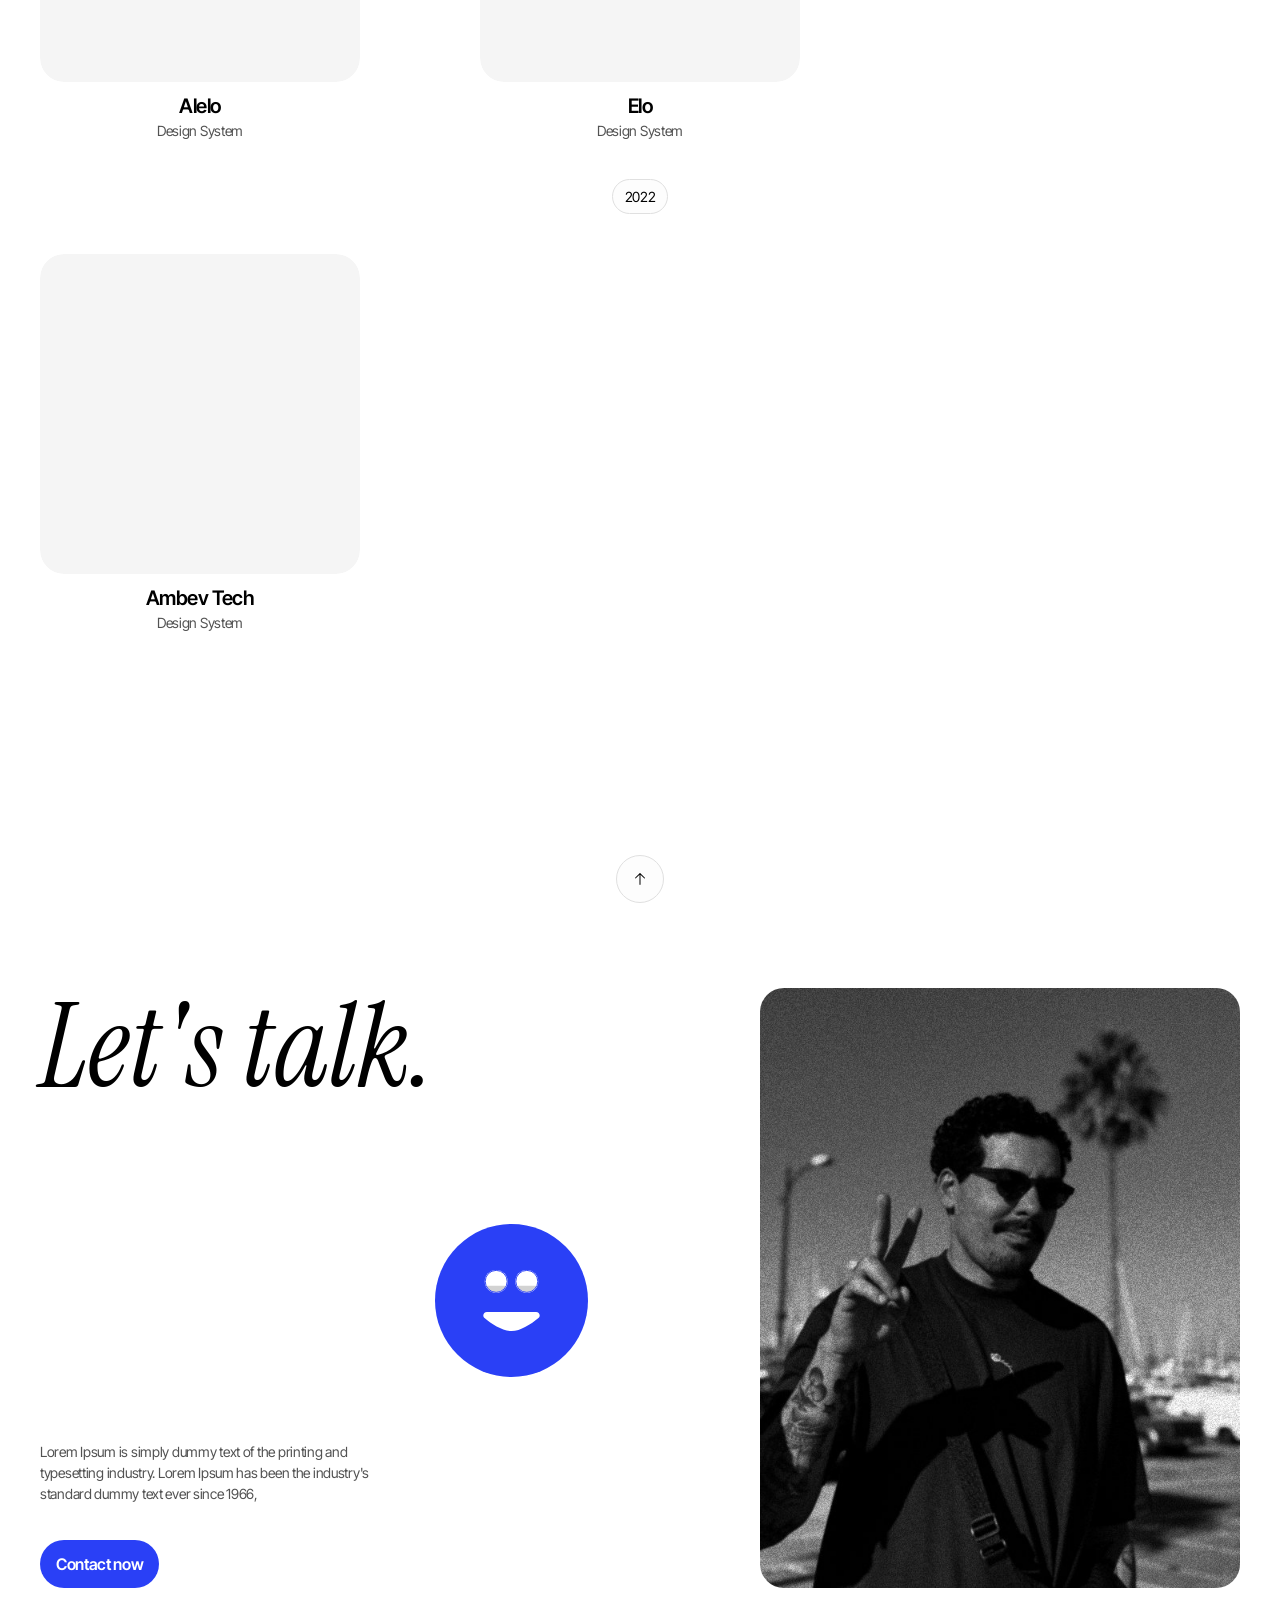
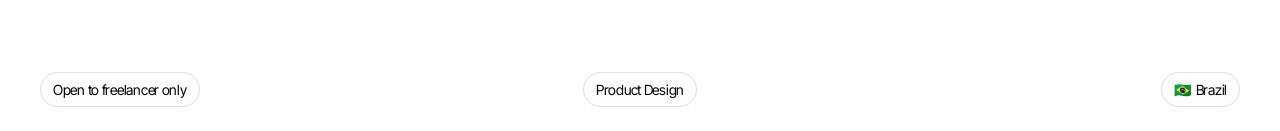
==== commit f957b8b6: "Home com todos os projetos do frame (2026–2022) e carinha que pisca no hover Co-Authored-By: Claude " ====
--- a/index.html
+++ b/index.html
@@ -33,7 +33,20 @@
           <a class="btn-contact" id="talk-contact" href="#">Contact now</a>
         </div>
       </div>
-      <img class="talk-smile" src="assets/img/smile.svg" width="160" height="160" alt="">
+      <svg class="talk-smile" viewBox="0 0 160 160" fill="none" xmlns="http://www.w3.org/2000/svg" aria-hidden="true">
+        <circle cx="80" cy="80" r="80" fill="#2A40F6"/>
+        <g class="eye">
+          <rect x="84" y="48" width="24" height="24" rx="12" fill="white"/>
+          <path d="M106.095 64.5H85.8878L87.0002 66.5L88.5002 68.5L91.0002 70L93.5002 71H97.0001L100 70.5L103.5 68.5L105.5 66L106.095 64.5Z" fill="#D2D2D2"/>
+          <circle cx="96" cy="60" r="11.5" stroke="#2A40F6"/>
+        </g>
+        <g class="eye">
+          <rect x="52" y="48" width="24" height="24" rx="12" fill="white"/>
+          <path d="M74.0952 64.5H53.8878L55.0002 66.5L56.5002 68.5L59.0002 70L61.5002 71H65.0001L68.0001 70.5L71.5001 68.5L73.5001 66L74.0952 64.5Z" fill="#D2D2D2"/>
+          <circle cx="64" cy="60" r="11.5" stroke="#2A40F6"/>
+        </g>
+        <path d="M80 112C70.623 112 59.561 104.805 51.8333 98.3428C49.1356 96.087 50.8155 92 54.3322 92H105.668C109.184 92 110.864 96.087 108.167 98.3428C100.439 104.805 89.377 112 80 112Z" fill="white"/>
+      </svg>
       <div class="talk-photo"></div>
     </div>
     <div class="talk-chips"></div>
--- a/css/style.css
+++ b/css/style.css
@@ -215,10 +215,12 @@
 
 /* ---------- Home: seção final "Let's talk." (tela inteira) ---------- */
 .talk {
-  min-height: 100vh;
-  display: grid;
-  grid-template-rows: auto 1fr auto;
-  gap: 40px;
+  /* Ocupa exatamente uma tela; os elementos de dentro se ajustam à altura */
+  height: 100vh;
+  height: 100dvh;
+  display: grid;
+  grid-template-rows: auto minmax(0, 1fr) auto;
+  gap: clamp(16px, 4vh, 40px);
   padding: 24px 40px;
 }
 .btn-top {
@@ -230,7 +232,18 @@
   border: 1px solid var(--line);
   border-radius: 50%;
   background: var(--soft);
+  /* Fica acima da tela até a seção final aparecer; depois desce do topo da tela até o lugar.
+     A volta para cima é instantânea e só acontece com o botão já fora da tela (ver app.js). */
+  opacity: 0;
+  transform: translateY(-100vh);
+  pointer-events: none;
   transition: background 0.2s;
+}
+.talk.is-in .btn-top {
+  opacity: 1;
+  transform: none;
+  pointer-events: auto;
+  transition: background 0.2s, opacity 0.15s linear, transform 0.9s cubic-bezier(0.22, 1, 0.36, 1);
 }
 .btn-top:hover { background: var(--soft-bg); }
 
@@ -238,26 +251,30 @@
   align-self: center;
   display: grid;
   /* proporções do Figma: texto | carinha | espaço | foto */
-  grid-template-columns: 476fr 160px 244fr 480px;
-  align-items: stretch;
+  grid-template-columns: 476fr auto 244fr auto;
+  grid-template-rows: minmax(0, 1fr);
+  height: 100%;
+  max-height: 600px;
+  min-height: 0;
 }
 .talk-copy {
   grid-column: 1;
   display: flex;
   flex-direction: column;
   justify-content: space-between;
-  gap: 40px;
+  gap: 24px;
+  min-height: 0;
 }
 .talk-title {
   margin: 0;
   font-family: var(--font-serif);
   font-style: italic;
   font-weight: 400;
-  font-size: 120px;
+  font-size: clamp(64px, 13vh, 120px);
   line-height: 1;
   white-space: nowrap;
 }
-.talk-cta { display: flex; flex-direction: column; align-items: flex-start; gap: 40px; }
+.talk-cta { display: flex; flex-direction: column; align-items: flex-start; gap: clamp(16px, 4vh, 40px); }
 .talk-text {
   max-width: 360px;
   margin: 0;
@@ -267,9 +284,18 @@
   letter-spacing: -0.02em;
   color: var(--muted);
 }
-.talk-smile { grid-column: 2; align-self: center; margin-top: 102px; width: 160px; height: 160px; }
+.talk-smile { grid-column: 2; align-self: center; margin-top: 17%; width: clamp(96px, 17vh, 160px); height: auto; aspect-ratio: 1; }
+/* Carinha pisca ao passar o mouse */
+.talk-smile .eye { transform-box: fill-box; transform-origin: center; }
+.talk-smile:hover .eye { animation: blink 0.45s var(--ease); }
+@keyframes blink {
+  0%, 100% { transform: scaleY(1); }
+  40%, 55% { transform: scaleY(0.1); }
+}
+
 .talk-photo {
   grid-column: 4;
+  height: 100%;
   aspect-ratio: 480 / 600;
   border-radius: var(--radius-card);
   background: var(--placeholder);
@@ -399,12 +425,16 @@
 .gallery-row img { width: 100%; height: 100%; object-fit: cover; }
 
 /* ---------- Responsivo ---------- */
+@media (min-width: 1681px) {
+  .grid { grid-template-columns: repeat(4, minmax(0, 1fr)); }
+}
+
 @media (max-width: 1100px) {
   .site-name { font-size: 72px; }
   .grid { column-gap: 40px; }
-  .talk-body { grid-template-columns: 1fr 160px minmax(280px, 400px); column-gap: 40px; }
+  .talk-body { grid-template-columns: 1fr auto auto; column-gap: 40px; }
   .talk-photo { grid-column: 3; }
-  .talk-title { font-size: 96px; }
+  .talk-title { font-size: clamp(64px, 11vh, 96px); }
   .project { padding-left: 40px; padding-right: 40px; }
   .project-texts { grid-template-columns: repeat(3, minmax(0, 1fr)); gap: 32px; }
 }
@@ -413,10 +443,11 @@
   .site-header { height: auto; flex-wrap: wrap; row-gap: 24px; }
   .site-name { position: static; transform: none; order: 3; width: 100%; text-align: center; font-size: 64px; }
   .grid { grid-template-columns: repeat(2, minmax(0, 1fr)); }
-  .talk-body { grid-template-columns: 1fr; row-gap: 40px; }
+  .talk { height: auto; min-height: 100vh; }
+  .talk-body { grid-template-columns: 1fr; grid-template-rows: none; row-gap: 40px; height: auto; max-height: none; }
   .talk-copy, .talk-smile, .talk-photo { grid-column: 1; }
   .talk-smile { margin: 0; justify-self: center; }
-  .talk-photo { max-width: 480px; width: 100%; justify-self: center; }
+  .talk-photo { height: auto; max-width: 480px; width: 100%; justify-self: center; }
   .project-title { font-size: 56px; }
   .project-texts { grid-template-columns: 1fr; gap: 16px; }
 }
